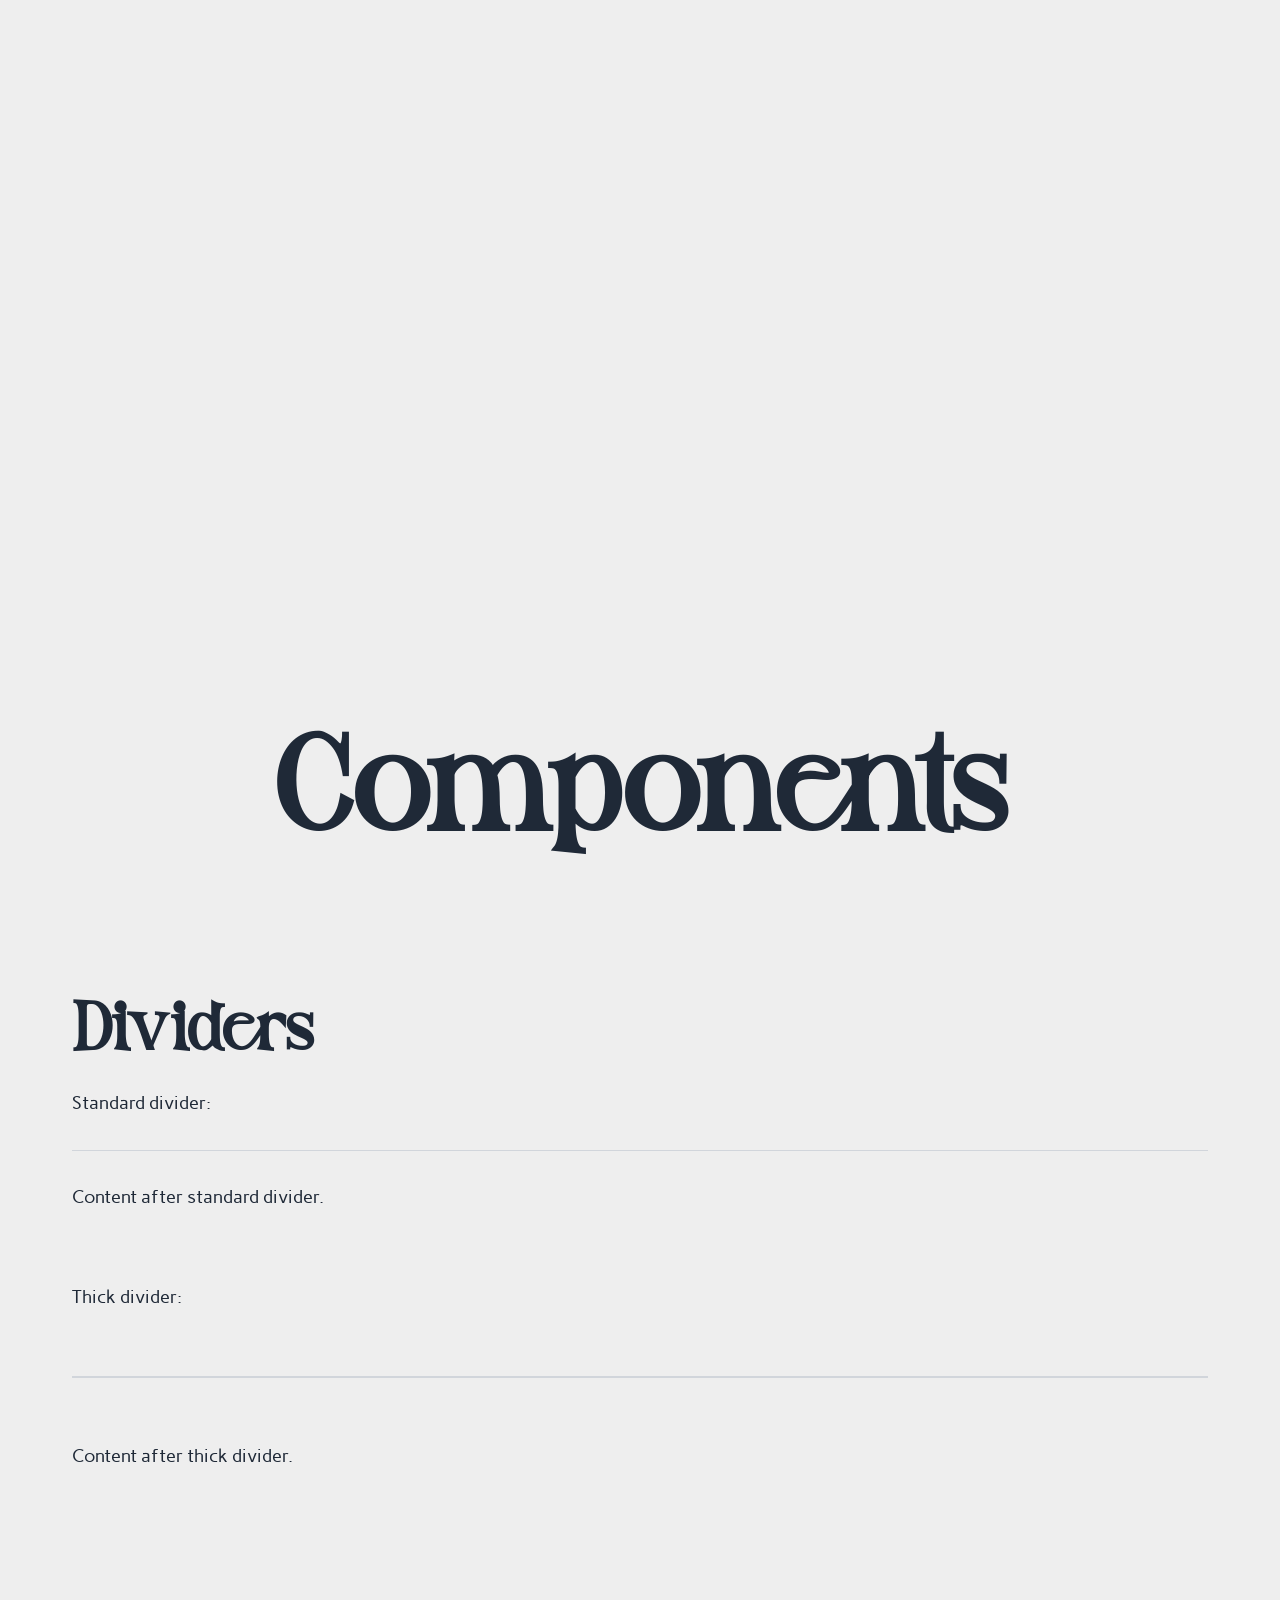
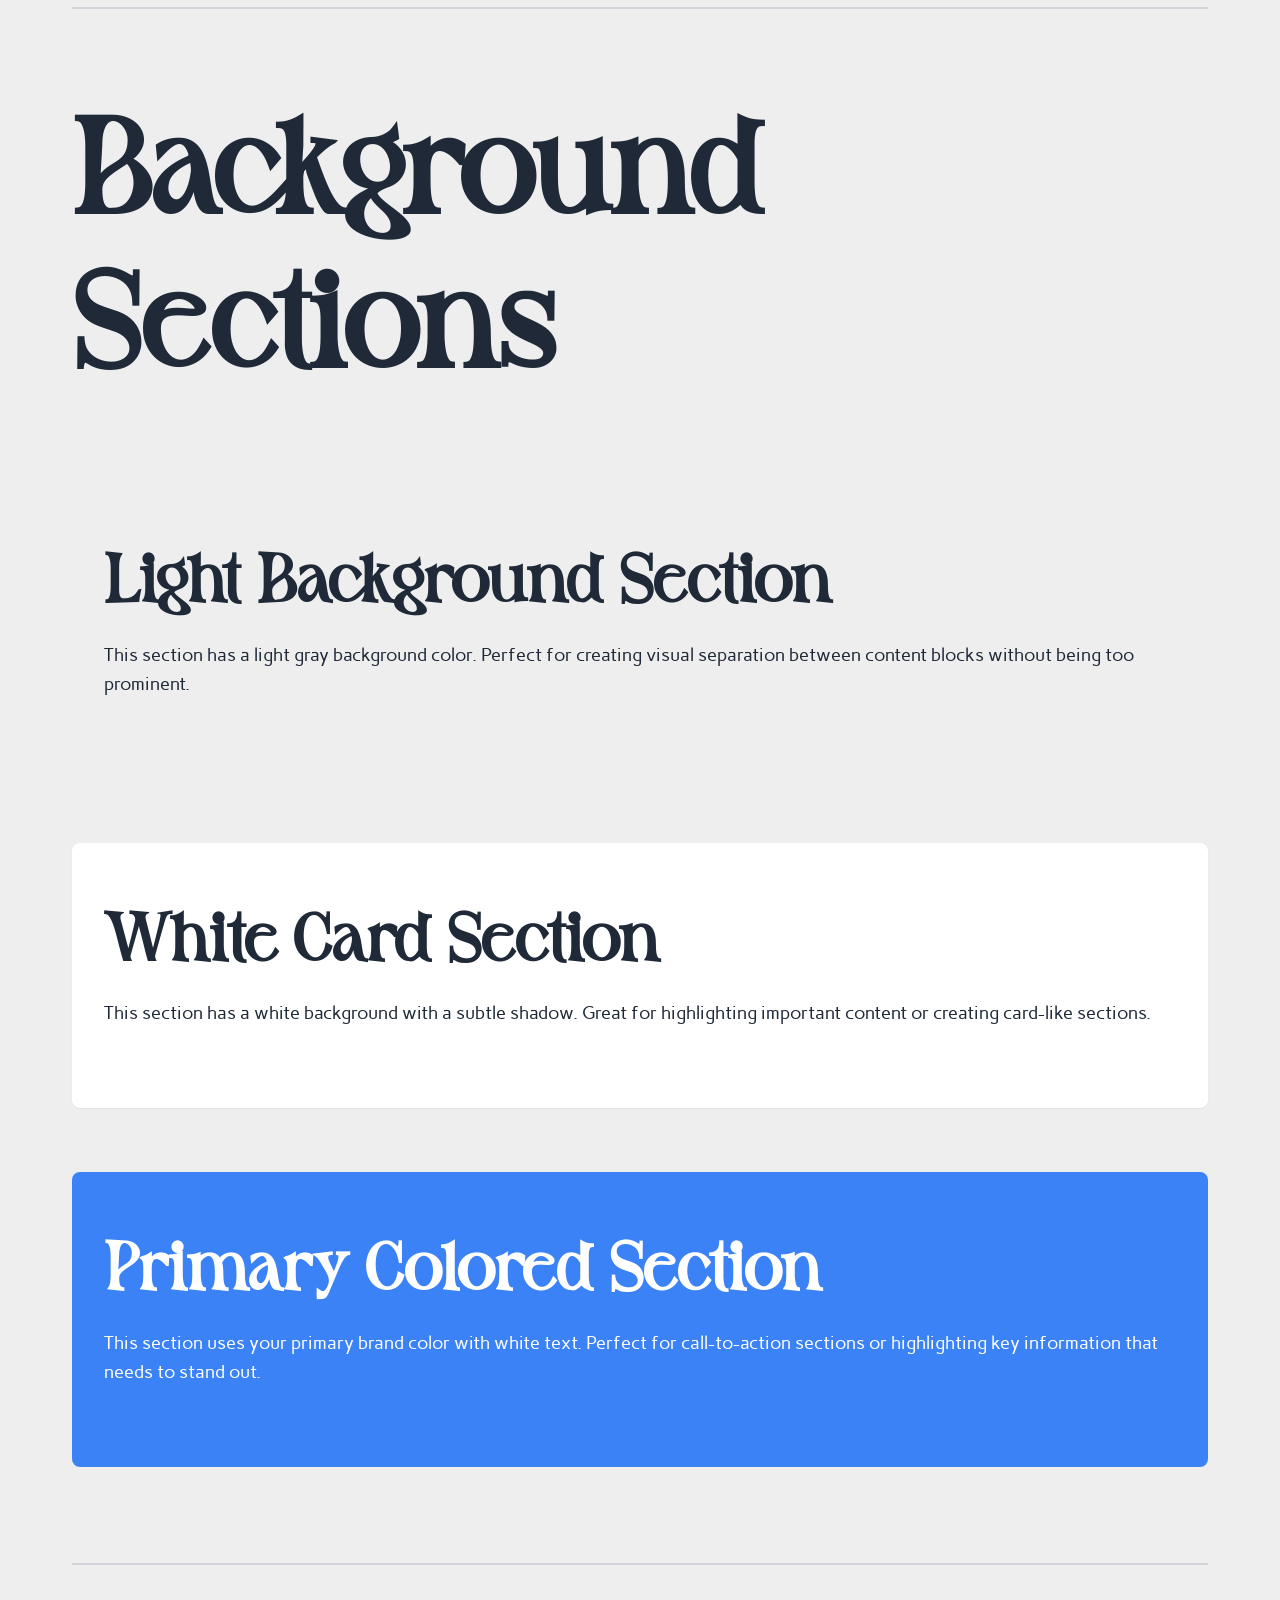
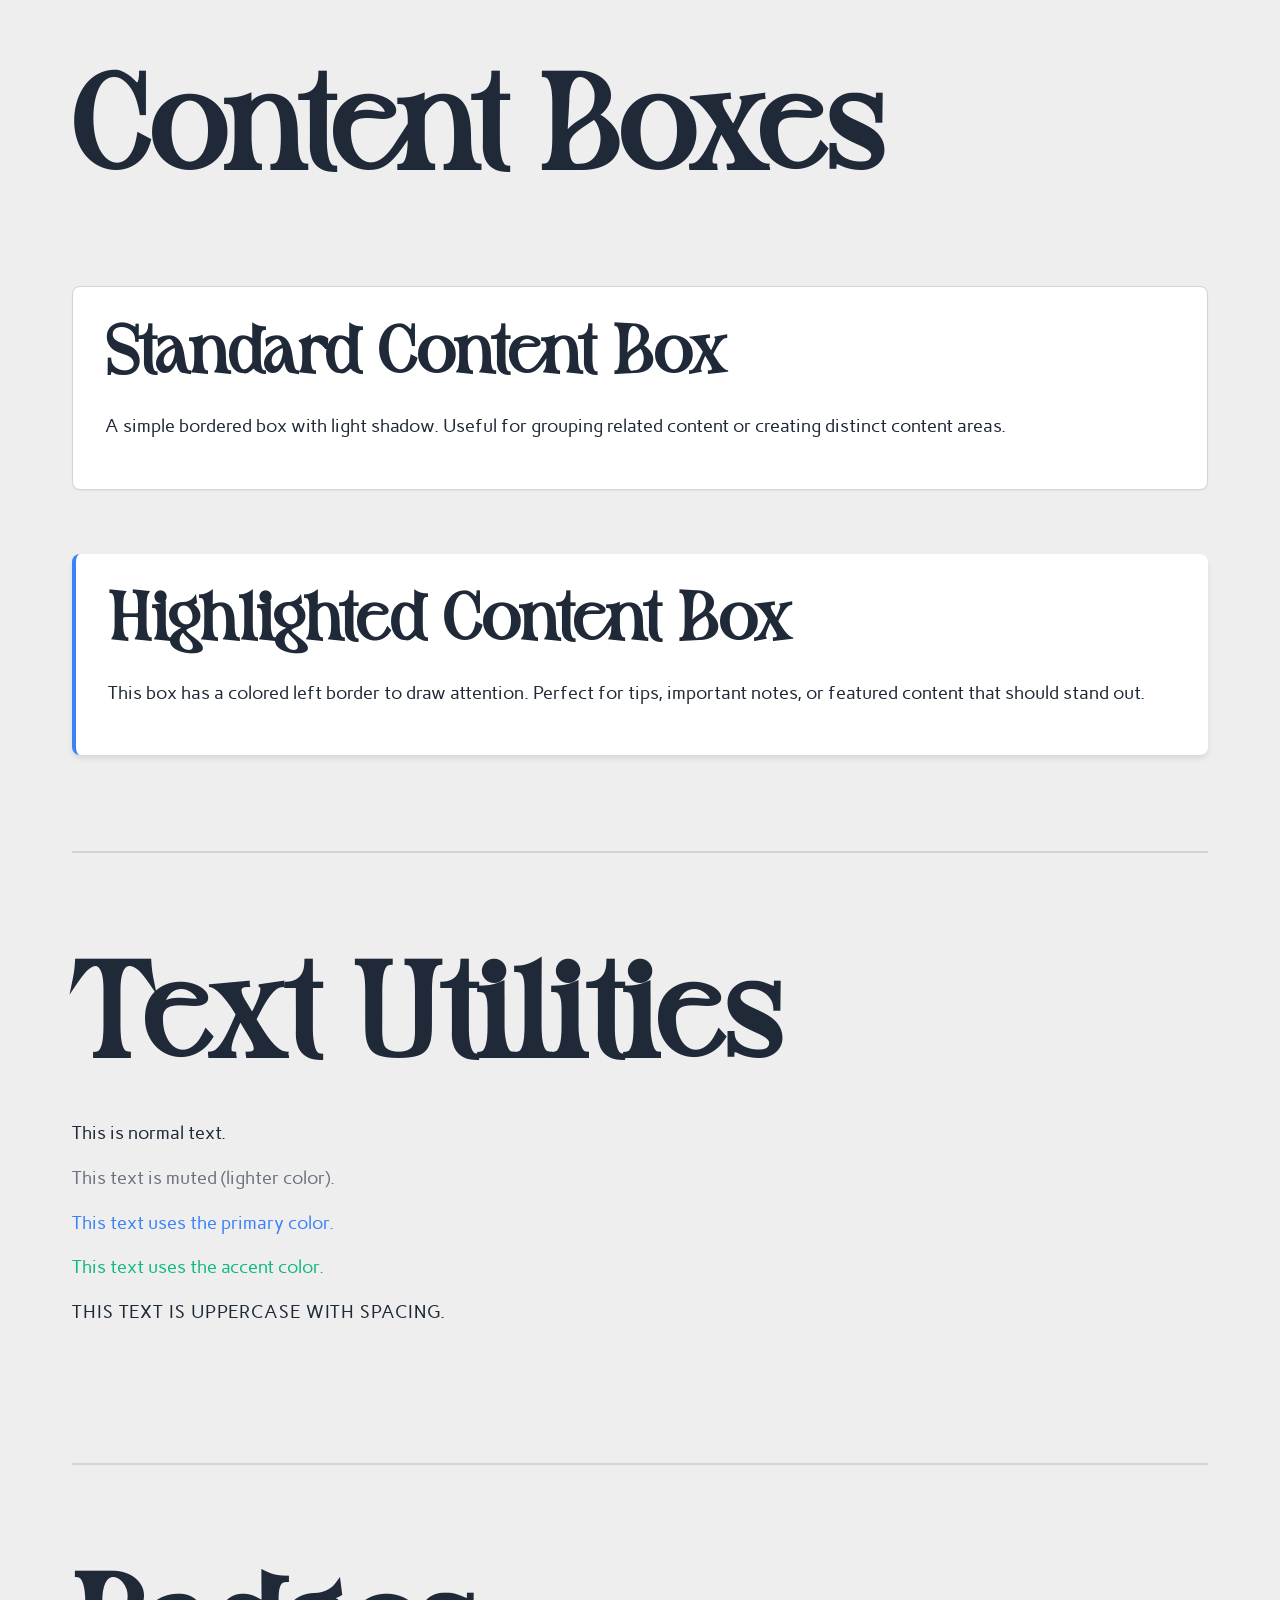
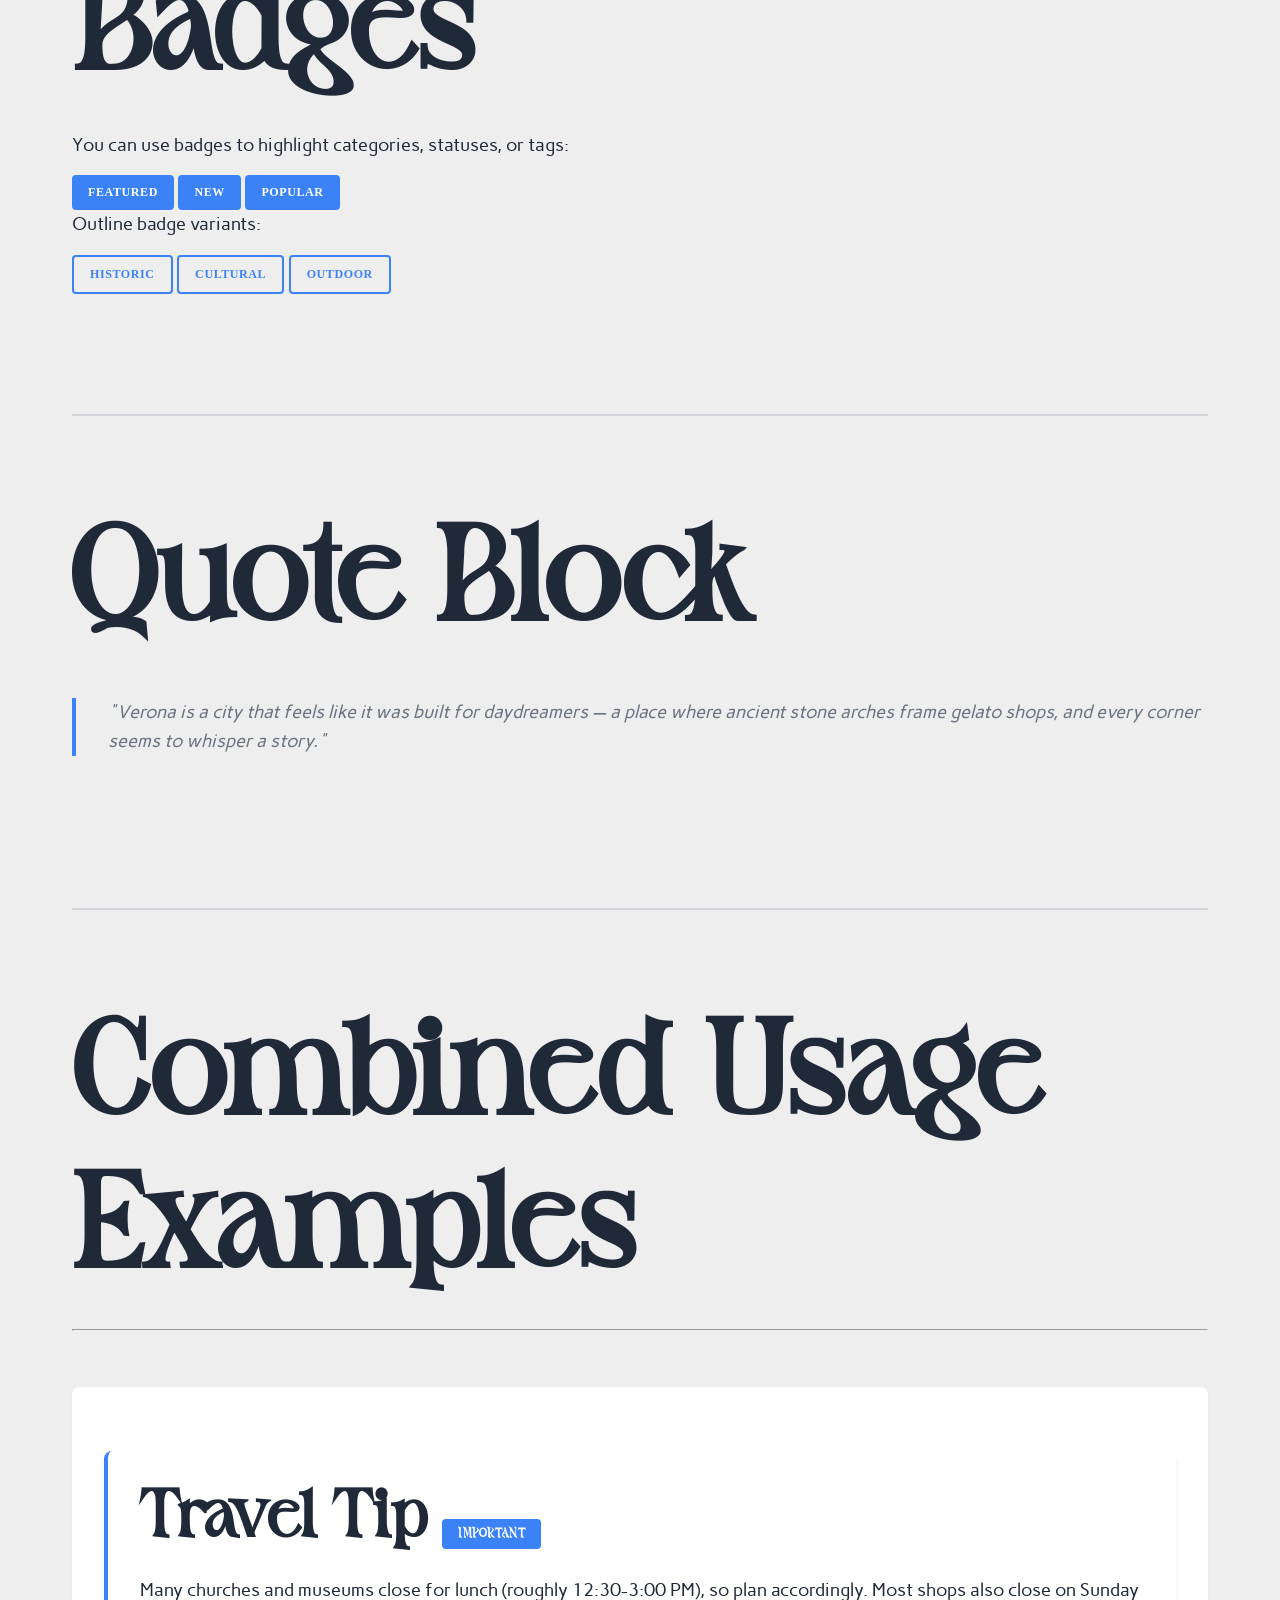
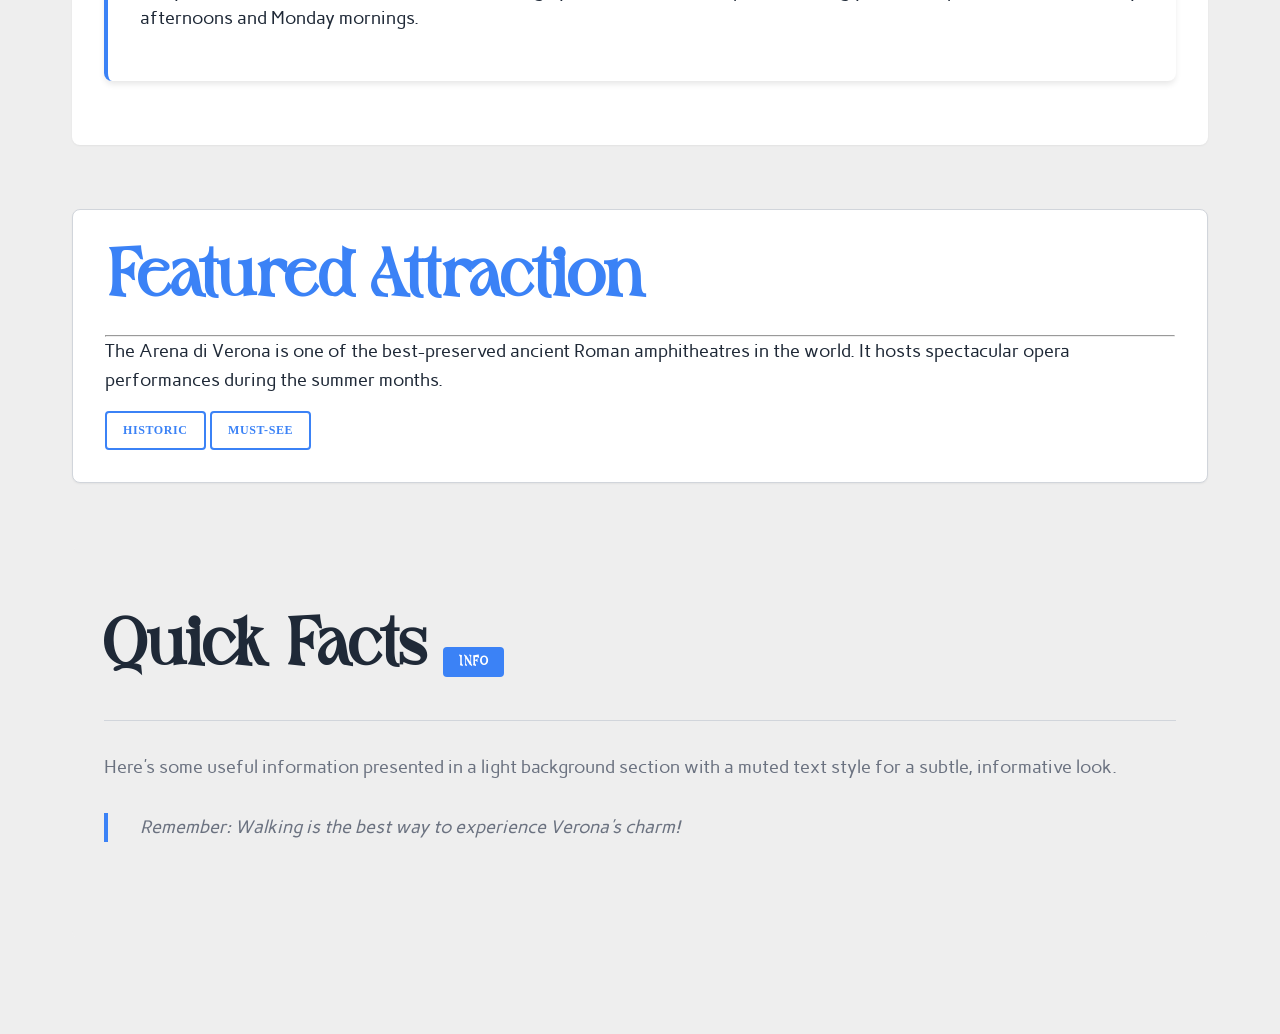
==== pages/all-components.html @ 884411f9 "Upgrade baby" ====
<!DOCTYPE html>
<html lang="en">
  <head>
    <meta charset="UTF-8" />
    <meta name="viewport" content="width=device-width, initial-scale=1.0" />
    <meta name="description" content="Component showcase for Nora in Verona" />
    <title>All Components - Nora in Verona</title>
    <link rel="stylesheet" href="../assets/css/styles.css" />
  </head>
  <body>
    <main class="container">
      <section class="hero">
        <h2>Components</h2>
      </section>

      <div class="page-single">
        <!-- ==================== DIVIDERS ==================== -->
        <div class="component">
          <h3>Dividers</h3>
          <p>Standard divider:</p>
          <hr class="divider" />
          <p>Content after standard divider.</p>
        </div>

        <div class="component">
          <p>Thick divider:</p>
          <hr class="divider-thick" />
          <p>Content after thick divider.</p>
        </div>

        <hr class="divider-thick" />

        <!-- ==================== BACKGROUND SECTIONS ==================== -->
        <div class="component">
          <h2>Background Sections</h2>
        </div>

        <div class="section-light">
          <h3>Light Background Section</h3>
          <p>
            This section has a light gray background color. Perfect for creating
            visual separation between content blocks without being too
            prominent.
          </p>
        </div>

        <div class="spacer-lg"></div>

        <div class="section-white">
          <h3>White Card Section</h3>
          <p>
            This section has a white background with a subtle shadow. Great for
            highlighting important content or creating card-like sections.
          </p>
        </div>

        <div class="spacer-lg"></div>

        <div class="section-primary">
          <h3>Primary Colored Section</h3>
          <p>
            This section uses your primary brand color with white text. Perfect
            for call-to-action sections or highlighting key information that
            needs to stand out.
          </p>
        </div>

        <hr class="divider-thick" />

        <!-- ==================== CONTENT BOXES ==================== -->
        <div class="component">
          <h2>Content Boxes</h2>
        </div>

        <div class="content-box">
          <h3>Standard Content Box</h3>
          <p>
            A simple bordered box with light shadow. Useful for grouping related
            content or creating distinct content areas.
          </p>
        </div>

        <div class="spacer-lg"></div>

        <div class="content-box-highlight">
          <h3>Highlighted Content Box</h3>
          <p>
            This box has a colored left border to draw attention. Perfect for
            tips, important notes, or featured content that should stand out.
          </p>
        </div>

        <hr class="divider-thick" />

        <!-- ==================== TEXT UTILITIES ==================== -->
        <div class="component">
          <h2>Text Utilities</h2>

          <p>This is normal text.</p>
          <p class="text-muted">This text is muted (lighter color).</p>
          <p class="text-primary">This text uses the primary color.</p>
          <p class="text-accent">This text uses the accent color.</p>
          <p class="text-uppercase">This text is uppercase with spacing.</p>
        </div>

        <hr class="divider-thick" />

        <!-- ==================== BADGES ==================== -->
        <div class="component">
          <h2>Badges</h2>
          <p>You can use badges to highlight categories, statuses, or tags:</p>

          <div class="spacer-sm"></div>

          <span class="badge">Featured</span>
          <span class="badge">New</span>
          <span class="badge">Popular</span>

          <div class="spacer-md"></div>

          <p>Outline badge variants:</p>

          <div class="spacer-sm"></div>

          <span class="badge-outline">Historic</span>
          <span class="badge-outline">Cultural</span>
          <span class="badge-outline">Outdoor</span>
        </div>

        <hr class="divider-thick" />

        <!-- ==================== QUOTE BLOCK ==================== -->
        <div class="component">
          <h2>Quote Block</h2>

          <div class="quote-block">
            <p>
              "Verona is a city that feels like it was built for daydreamers — a
              place where ancient stone arches frame gelato shops, and every
              corner seems to whisper a story."
            </p>
          </div>
        </div>

        <hr class="divider-thick" />

        <!-- ==================== COMBINED EXAMPLES ==================== -->
        <div class="component">
          <h2>Combined Usage Examples</h2>
          <hr class="divider-short" />
        </div>

        <div class="section-white">
          <div class="content-box-highlight">
            <h3>Travel Tip <span class="badge">Important</span></h3>
            <p>
              Many churches and museums close for lunch (roughly 12:30-3:00 PM),
              so plan accordingly. Most shops also close on Sunday afternoons
              and Monday mornings.
            </p>
          </div>
        </div>

        <div class="spacer-xl"></div>

        <div class="content-box">
          <h3 class="text-primary">Featured Attraction</h3>
          <hr class="divider-short" />
          <p>
            The Arena di Verona is one of the best-preserved ancient Roman
            amphitheatres in the world. It hosts spectacular opera performances
            during the summer months.
          </p>
          <div class="spacer-sm"></div>
          <span class="badge-outline">Historic</span>
          <span class="badge-outline">Must-See</span>
        </div>

        <div class="spacer-xl"></div>

        <div class="section-light">
          <h3>Quick Facts <span class="badge">Info</span></h3>
          <hr class="divider" />
          <p class="text-muted">
            Here's some useful information presented in a light background
            section with a muted text style for a subtle, informative look.
          </p>

          <div class="quote-block">
            <p>
              Remember: Walking is the best way to experience Verona's charm!
            </p>
          </div>
        </div>
      </div>
    </main>

    <script src="assets/js/script.js"></script>
  </body>
</html>
---- assets/css/styles.css ----
/* ===================================
   Custom Fonts
   =================================== */
@font-face {
  font-family: "Balgend";
  src: url("../fonts/balgend-regular.ttf") format("truetype");
  font-weight: 400;
  font-style: normal;
  font-display: swap;
}

@font-face {
  font-family: "Carme";
  src: url("../fonts/carme-regular.ttf") format("truetype");
  font-weight: 400;
  font-style: normal;
  font-display: swap;
}

/* ===================================
   CSS Custom Properties (Variables)
   =================================== */
:root {
  /* Colors */
  --color-primary: #3b82f6;
  --color-primary-dark: #2563eb;
  --color-accent: #10b981;

  --color-text: #1f2937;
  --color-text-light: #6b7280;
  --color-background: #eeeeee;
  --color-card-bg: #ffffff;
  --color-border: #d1d5db;

  /* Typography */
  --font-primary: "Balgend", -apple-system, BlinkMacSystemFont, "Segoe UI",
    Roboto, sans-serif;
  --font-secondary: "Carme", -apple-system, BlinkMacSystemFont, "Segoe UI",
    Roboto, sans-serif;
  --font-size-base: 1rem;
  --font-size-sm: 0.75rem;
  --font-size-lg: 2rem;
  --font-size-xl: 4rem;
  --font-size-2xl: 8rem;
  --font-size-3xl: 16rem;
  --font-size-4xl: 52rem;

  --font-weight-normal: 400;
  --font-weight-bold: 700;

  --line-height-base: 1.6;
  --line-height-heading: 1.2;

  /* Spacing */
  --spacing-xs: 0.5rem;
  --spacing-sm: 1rem;
  --spacing-md: 1.5rem;
  --spacing-lg: 2rem;
  --spacing-xl: 3rem;
  --spacing-2xl: 4rem;

  /* Layout */
  --container-max-width: 1920px;
  --border-radius: 0.5rem;

  /* Transitions */
  --transition-base: 0.3s ease;

  /* Shadows */
  --shadow-sm: 0 1px 2px 0 rgba(0, 0, 0, 0.05);
  --shadow-md: 0 4px 6px -1px rgba(0, 0, 0, 0.1);
  --shadow-lg: 0 10px 15px -3px rgba(0, 0, 0, 0.1);
}

/* ===================================
   CSS Reset & Base Styles
   =================================== */
*,
*::before,
*::after {
  box-sizing: border-box;
  margin: 0;
  padding: 0;
}

html {
  font-size: 16px;
  scroll-behavior: smooth;
}

body {
  font-size: var(--font-size-base);
  font-weight: var(--font-weight-normal);
  line-height: var(--line-height-base);
  color: var(--color-text);
  background-color: var(--color-background);
  -webkit-font-smoothing: antialiased;
  -moz-osx-font-smoothing: grayscale;
  min-height: 100vh;
}

img,
picture,
video,
canvas,
svg {
  display: block;
  max-width: 100%;
  height: auto;
}

a {
  color: inherit;
  text-decoration: none;
}

button {
  font: inherit;
  border: none;
  background: none;
  cursor: pointer;
}

ul,
ol {
  list-style: none;
}

/* ===================================
   Typography
   =================================== */
h1,
h2,
h3,
h4,
h5,
h6 {
  font-family: var(--font-primary);
  font-weight: var(--font-weight-bold);
  line-height: var(--line-height-heading);
  margin-bottom: var(--spacing-sm);
}

h1 {
  font-size: clamp(var(--font-size-xl), 25vw, var(--font-size-4xl));
}
h2 {
  font-size: clamp(var(--font-size-2xl), 4vw, var(--font-size-3xl));
}
h3 {
  font-size: var(--font-size-xl);
}

p {
  margin-bottom: var(--spacing-sm);
  font-family: var(--font-secondary);
}

/* ===================================
   Layout
   =================================== */
.container {
  width: 100%;
  max-width: var(--container-max-width);
  margin-inline: auto;
  padding-inline: var(--spacing-sm);
}

/* ===================================
   Hero Section
   =================================== */
.hero {
  min-height: 100vh;
  display: flex;
  flex-direction: column;
  justify-content: flex-end;
  align-items: center;
  text-align: center;
  padding-block: var(--spacing-xs);
}

/* ===================================
   Hero Content Section
   =================================== */
.hero-content {
  padding-block: var(--spacing-2xl);
  background-color: var(--color-background);
}

.cards-container {
  display: grid;
  grid-template-columns: 1fr;
  gap: var(--spacing-lg);
  max-width: 1200px;
  margin-inline: auto;
}

.card {
  display: flex;
  flex-direction: column;
  background-color: var(--color-card-bg);
  border-radius: var(--border-radius);
  overflow: hidden;
  box-shadow: var(--shadow-md);
  transition: transform var(--transition-base),
    box-shadow var(--transition-base);
  text-decoration: none;
  color: var(--color-text);
  padding: var(--spacing-lg);
}

.card:hover {
  transform: translateY(-4px);
  box-shadow: var(--shadow-lg);
}

.card-subtitle {
  font-family: var(--font-primary);
  font-size: var(--font-size-lg);
  font-weight: var(--font-weight-bold);
  color: var(--color-primary);
  margin-bottom: var(--spacing-sm);
  text-align: center;
}

.card-description {
  font-family: var(--font-secondary);
  font-size: var(--font-size-base);
  color: var(--color-text-light);
  line-height: var(--line-height-base);
  margin-bottom: var(--spacing-md);
  text-align: center;
  flex-grow: 1;
}

.card-image {
  width: 100%;
  height: 250px;
  object-fit: cover;
  border-radius: var(--border-radius);
}

/* ===================================
   Content Pages Layout (What to do?/see?)
   =================================== */
.page-header {
  padding-top: var(--spacing-xl);
  padding-bottom: var(--spacing-sm);
  padding-inline: var(--spacing-lg);
}

.content-section {
  display: grid;
  grid-template-columns: 1fr;
  gap: var(--spacing-xl);
  padding-inline: var(--spacing-lg);
  padding-block-end: var(--spacing-2xl);
}

/* Left Side - Description & Image */
.content-left {
  display: flex;
  flex-direction: column;
  gap: var(--spacing-lg);
}

.description-block {
  background-color: var(--color-card-bg);
  padding: var(--spacing-lg);
  border-radius: var(--border-radius);
  box-shadow: var(--shadow-sm);
}

.description-text {
  font-family: var(--font-secondary);
  font-size: var(--font-size-base);
  line-height: var(--line-height-base);
  color: var(--color-text);
  margin: 0;
}

.content-image {
  width: 100%;
  overflow: hidden;
  border-radius: var(--border-radius);
  box-shadow: var(--shadow-md);
}

.content-image img {
  width: 100%;
  height: auto;
  display: block;
  object-fit: cover;
}

/* Right Side - Lists */
.content-right {
  display: flex;
  flex-direction: column;
  gap: var(--spacing-sm);
}

.list-group {
  background-color: var(--color-card-bg);
  padding: var(--spacing-md);
  border-radius: var(--border-radius);
  box-shadow: var(--shadow-sm);
}

.list-title {
  font-family: var(--font-primary);
  font-size: var(--font-size-lg);
  font-weight: var(--font-weight-bold);
  color: var(--color-text);
  margin-bottom: var(--spacing-sm);
  letter-spacing: 0.05em;
}

.content-list {
  list-style: none;
  padding: 0;
  margin: 0;
  display: flex;
  flex-direction: column;
  gap: var(--spacing-xs);
}

.content-list li {
  padding: var(--spacing-xs) 0;
}

.list-link {
  font-family: var(--font-secondary);
  font-size: var(--font-size-base);
  color: var(--color-text-light);
  text-decoration: none;
  transition: color var(--transition-base), padding-left var(--transition-base);
  display: inline-block;
}

.list-link:hover {
  color: var(--color-primary);
  padding-left: var(--spacing-xs);
}

/* ===================================
   Info Content Section (What to Know)
   =================================== */
.info-content {
  padding: var(--spacing-2xl) var(--spacing-lg);
  max-width: 1200px;
  margin-inline: auto;
}

.info-block {
  display: grid;
  grid-template-columns: 1fr;
  gap: var(--spacing-xl);
  margin-bottom: var(--spacing-2xl);
  padding-bottom: var(--spacing-2xl);
  border-bottom: 1px solid var(--color-border);
}

.info-block:last-child {
  border-bottom: none;
  margin-bottom: 0;
  padding-bottom: 0;
}

.info-text {
  display: flex;
  flex-direction: column;
  gap: var(--spacing-md);
}

.info-text h3 {
  font-family: var(--font-primary);
  font-size: var(--font-size-lg);
  font-weight: var(--font-weight-bold);
  color: var(--color-text);
  margin: 0;
}

.info-text p {
  font-family: var(--font-secondary);
  font-size: var(--font-size-base);
  line-height: var(--line-height-base);
  color: var(--color-text);
  margin: 0;
}

.info-images {
  display: grid;
  grid-template-columns: 1fr;
  gap: var(--spacing-md);
}

.info-image {
  width: 100%;
  height: auto;
  border-radius: var(--border-radius);
  box-shadow: var(--shadow-md);
  object-fit: cover;
}

/* ===================================
   IMAGE GALLERY COMPONENTS
   =================================== */

/* Base Gallery Styles */
.gallery {
  display: flex;
  flex-direction: column;
  gap: var(--spacing-xs);
  width: 100%;
}

.gallery-image {
  width: 100%;
  object-fit: cover;
  border-radius: var(--border-radius);
  box-shadow: var(--shadow-md);
  display: block;
  transition: transform var(--transition-base),
    box-shadow var(--transition-base);
}

.gallery-image:hover {
  transform: translateY(-4px);
  box-shadow: var(--shadow-lg);
}

/* Variation 1: Horizontal + 3 Vertical (Current) */
.gallery-h-3v .gallery-row-main {
  width: 100%;
}

.gallery-h-3v .gallery-row-main .gallery-image {
  height: 300px;
}

.gallery-h-3v .gallery-row-grid {
  display: grid;
  grid-template-columns: repeat(3, 1fr);
  gap: var(--spacing-xs);
}

.gallery-h-3v .gallery-row-grid .gallery-image {
  height: 250px;
}

/* Variation 2: 2 Vertical + Horizontal */
.gallery-2v-h .gallery-row-grid {
  display: grid;
  grid-template-columns: repeat(2, 1fr);
  gap: var(--spacing-xs);
}

.gallery-2v-h .gallery-row-grid .gallery-image {
  height: 300px;
}

.gallery-2v-h .gallery-row-main {
  width: 100%;
}

.gallery-2v-h .gallery-row-main .gallery-image {
  height: 250px;
}

/* Variation 3: 3 Vertical Only */
.gallery-3v {
  flex-direction: row;
  gap: var(--spacing-xs);
}

.gallery-3v .gallery-image {
  width: 100%;
  height: 350px;
}

/* Variation 4: Single Horizontal */
.gallery-single .gallery-image {
  width: 100%;
  height: 400px;
}

/* Variation 5: 2 Horizontal Images */
.gallery-2h .gallery-row-grid {
  display: grid;
  grid-template-columns: 1fr;
  gap: var(--spacing-xs);
}

.gallery-2h .gallery-row-grid .gallery-image {
  width: 100%;
  height: 300px;
}

/* Variation 6: Vertical Left + 2 Horizontal Right */
.gallery-v-2h {
  display: grid;
  grid-template-columns: 1fr 2fr;
  gap: var(--spacing-xs);
}

.gallery-v-2h .gallery-col-vertical {
  display: flex;
  flex-direction: column;
}

.gallery-v-2h .gallery-col-vertical .gallery-image {
  width: 100%;
  height: 100%;
  min-height: 400px;
  max-height: 500px;
  object-fit: cover;
}

.gallery-v-2h .gallery-col-horizontal {
  display: flex;
  flex-direction: column;
  gap: var(--spacing-xs);
}

.gallery-v-2h .gallery-col-horizontal .gallery-image {
  width: 100%;
  height: calc(50% - var(--spacing-xs) / 2);
  min-height: 195px;
  max-height: 248px;
  object-fit: cover;
}

/* Variation 7: 2 Horizontal Left + Vertical Right */
.gallery-2h-v {
  display: grid;
  grid-template-columns: 2fr 1fr;
  gap: var(--spacing-xs);
}

.gallery-2h-v .gallery-col-horizontal {
  display: flex;
  flex-direction: column;
  gap: var(--spacing-xs);
}

.gallery-2h-v .gallery-col-horizontal .gallery-image {
  width: 100%;
  height: calc(50% - var(--spacing-xs) / 2);
  min-height: 195px;
  max-height: 248px;
  object-fit: cover;
}

.gallery-2h-v .gallery-col-vertical {
  display: flex;
  flex-direction: column;
}

.gallery-2h-v .gallery-col-vertical .gallery-image {
  width: 100%;
  height: 100%;
  min-height: 400px;
  max-height: 500px;
  object-fit: cover;
}

/* ===================================
   TEXT BLOCK COMPONENTS
   =================================== */

/* Base Text Block */
.text-block {
  display: flex;
  flex-direction: column;
  gap: var(--spacing-sm);
}

.text-block p {
  font-family: var(--font-secondary);
  font-size: var(--font-size-base);
  line-height: var(--line-height-base);
  color: var(--color-text);
  margin: 0;
}

/* Text Block with Title */
.text-block-title {
  display: flex;
  flex-direction: column;
  gap: var(--spacing-sm);
}

.text-block-title h2 {
  font-family: var(--font-primary);
  font-size: var(--font-size-xl);
  font-weight: var(--font-weight-bold);
  color: var(--color-text);
  margin: 0;
  margin-bottom: var(--spacing-xs);
}

.text-block-title p {
  font-family: var(--font-secondary);
  font-size: var(--font-size-base);
  line-height: var(--line-height-base);
  color: var(--color-text);
  margin: 0;
}

/* Text Block with Subtitle */
.text-block-subtitle {
  display: flex;
  flex-direction: column;
  gap: var(--spacing-sm);
}

.text-block-subtitle h3 {
  font-family: var(--font-primary);
  font-size: var(--font-size-lg);
  font-weight: var(--font-weight-bold);
  color: var(--color-text);
  margin: 0;
  margin-bottom: var(--spacing-xs);
}

.text-block-subtitle p {
  font-family: var(--font-secondary);
  font-size: var(--font-size-base);
  line-height: var(--line-height-base);
  color: var(--color-text);
  margin: 0;
}

/* Text Block with Title and Subtitle */
.text-block-full {
  display: flex;
  flex-direction: column;
  gap: var(--spacing-sm);
}

.text-block-full h2 {
  font-family: var(--font-primary);
  font-size: var(--font-size-xl);
  font-weight: var(--font-weight-bold);
  color: var(--color-text);
  margin: 0;
}

.text-block-full h3 {
  font-family: var(--font-primary);
  font-size: var(--font-size-lg);
  font-weight: var(--font-weight-bold);
  color: var(--color-primary);
  margin: 0;
  margin-bottom: var(--spacing-xs);
}

.text-block-full p {
  font-family: var(--font-secondary);
  font-size: var(--font-size-base);
  line-height: var(--line-height-base);
  color: var(--color-text);
  margin: 0;
}

/* ===================================
   PAGE LAYOUT COMPONENTS
   =================================== */

/* Split Layout (Left/Right) */
.page-split {
  display: grid;
  grid-template-columns: 1fr;
  gap: var(--spacing-xl);
  padding: var(--spacing-2xl) var(--spacing-lg);
  max-width: 1400px;
  margin-inline: auto;
}

.page-split-left,
.page-split-right {
  display: flex;
  flex-direction: column;
  gap: var(--spacing-lg);
}

/* Single Column Layout (Full Width) */
.page-single {
  display: flex;
  flex-direction: column;
  gap: var(--spacing-lg);
  padding: var(--spacing-2xl) var(--spacing-lg);
  max-width: 1200px;
  margin-inline: auto;
}

/* Component Wrapper for consistent spacing */
.component {
  margin-bottom: var(--spacing-md);
}

.component:last-child {
  margin-bottom: 0;
}

/* ===================================
   Utility Classes
   =================================== */
.text-center {
  text-align: center;
}

.text-light {
  color: var(--color-text-light);
}

/* Dividers */
.divider {
  width: 100%;
  height: 1px;
  background-color: var(--color-border);
  margin-block: var(--spacing-lg);
  border: none;
}

.divider-thick {
  width: 100%;
  height: 2px;
  background-color: var(--color-border);
  margin-block: var(--spacing-xl);
  border: none;
}

/* Badges */
.badge {
  display: inline-block;
  padding: var(--spacing-xs) var(--spacing-sm);
  background-color: var(--color-primary);
  color: white;
  font-size: var(--font-size-sm);
  font-weight: var(--font-weight-bold);
  border-radius: calc(var(--border-radius) / 2);
  text-transform: uppercase;
  letter-spacing: 0.05em;
}

.badge-outline {
  display: inline-block;
  padding: var(--spacing-xs) var(--spacing-sm);
  background-color: transparent;
  color: var(--color-primary);
  font-size: var(--font-size-sm);
  font-weight: var(--font-weight-bold);
  border: 2px solid var(--color-primary);
  border-radius: calc(var(--border-radius) / 2);
  text-transform: uppercase;
  letter-spacing: 0.05em;
}

/* Quote Block */
.quote-block {
  border-left: 4px solid var(--color-primary);
  padding-left: var(--spacing-lg);
  margin-block: var(--spacing-lg);
  font-style: italic;
  color: var(--color-text-light);
}

.quote-block p {
  margin: 0;
}

/* Background Sections */
.section-light {
  background-color: var(--color-background);
  padding: var(--spacing-xl) var(--spacing-lg);
  border-radius: var(--border-radius);
}

.section-white {
  background-color: var(--color-card-bg);
  padding: var(--spacing-xl) var(--spacing-lg);
  border-radius: var(--border-radius);
  box-shadow: var(--shadow-sm);
}

.section-primary {
  background-color: var(--color-primary);
  color: white;
  padding: var(--spacing-xl) var(--spacing-lg);
  border-radius: var(--border-radius);
}

.section-primary h2,
.section-primary h3,
.section-primary p {
  color: white;
}

/* Containers */
.content-box {
  background-color: var(--color-card-bg);
  padding: var(--spacing-lg);
  border-radius: var(--border-radius);
  box-shadow: var(--shadow-sm);
  border: 1px solid var(--color-border);
}

.content-box-highlight {
  background-color: var(--color-card-bg);
  padding: var(--spacing-lg);
  border-radius: var(--border-radius);
  box-shadow: var(--shadow-md);
  border-left: 4px solid var(--color-primary);
}

/* Text Utilities */
.text-muted {
  color: var(--color-text-light);
}

.text-primary {
  color: var(--color-primary);
}

.text-accent {
  color: var(--color-accent);
}

.text-uppercase {
  text-transform: uppercase;
  letter-spacing: 0.05em;
}

/* ===================================
   Responsive Breakpoints
   =================================== */

/* Small phones (375px and up) */
@media (min-width: 23.4375em) {
  /* Layout */
  .container {
    padding-inline: var(--spacing-md);
  }
}

/* Tablets (768px and up) */
@media (min-width: 48em) {
  /* CSS Variables */
  :root {
    --spacing-xl: 4rem;
    --spacing-2xl: 6rem;
  }

  /* Hero Content Section */
  .cards-container {
    grid-template-columns: repeat(3, 1fr);
    gap: var(--spacing-xl);
  }

  .card-image {
    height: 300px;
  }

  /* Info Content Section (What to Know) */
  .info-images {
    grid-template-columns: repeat(auto-fit, minmax(250px, 1fr));
  }

  .info-block {
    grid-template-columns: 1fr 1fr;
    gap: var(--spacing-2xl);
  }

  /* Image Gallery Components */

  /* Gallery: Horizontal + 3 Vertical */
  .gallery-h-3v .gallery-row-main .gallery-image {
    height: 350px;
  }

  .gallery-h-3v .gallery-row-grid .gallery-image {
    height: 280px;
  }

  /* Gallery: 2 Vertical + Horizontal */
  .gallery-2v-h .gallery-row-grid .gallery-image {
    height: 350px;
  }

  .gallery-2v-h .gallery-row-main .gallery-image {
    height: 280px;
  }

  /* Gallery: 3 Vertical Images */
  .gallery-3v .gallery-image {
    height: 400px;
  }

  /* Gallery: 2 Horizontal Images */
  .gallery-2h .gallery-row-grid .gallery-image {
    height: 350px;
  }

  /* Gallery: Vertical Left + 2 Horizontal Right */
  .gallery-v-2h .gallery-col-vertical .gallery-image {
    min-height: 450px;
    max-height: 550px;
  }

  .gallery-v-2h .gallery-col-horizontal .gallery-image {
    min-height: 220px;
    max-height: 270px;
  }

  /* Gallery: 2 Horizontal Left + Vertical Right */
  .gallery-2h-v .gallery-col-horizontal .gallery-image {
    min-height: 220px;
    max-height: 270px;
  }

  .gallery-2h-v .gallery-col-vertical .gallery-image {
    min-height: 450px;
    max-height: 550px;
  }

  /* Gallery: Single Horizontal */
  .gallery-single .gallery-image {
    height: 450px;
  }

  /* Page Split Layout */
  .page-split {
    grid-template-columns: 1fr 1fr;
    gap: var(--spacing-2xl);
  }
}

/* Laptops (1024px and up) */
@media (min-width: 64em) {
  /* Layout */
  .container {
    padding-inline: var(--spacing-lg);
  }

  /* Hero Content Section */
  .card-image {
    height: 350px;
  }

  /* Content Pages Layout (What to do?/see?) */
  .content-section {
    grid-template-columns: 1fr 1fr;
    gap: var(--spacing-2xl);
  }

  .page-header h2 {
    font-size: 3rem;
  }

  .content-image img {
    min-height: 400px;
  }

  /* Info Content Section (What to Know) */
  .info-content {
    padding: var(--spacing-2xl);
  }

  .info-block {
    gap: 3rem;
  }

  /* Image Gallery Components */

  /* Gallery: Horizontal + 3 Vertical */
  .gallery-h-3v .gallery-row-main .gallery-image {
    height: 400px;
  }

  .gallery-h-3v .gallery-row-grid .gallery-image {
    height: 320px;
  }

  /* Gallery: 2 Vertical + Horizontal */
  .gallery-2v-h .gallery-row-grid .gallery-image {
    height: 400px;
  }

  .gallery-2v-h .gallery-row-main .gallery-image {
    height: 320px;
  }

  /* Gallery: 3 Vertical Images */
  .gallery-3v .gallery-image {
    height: 450px;
  }

  /* Gallery: 2 Horizontal */
  .gallery-2h .gallery-row-grid .gallery-image {
    height: 400px;
  }

  /* Gallery: Vertical Left + 2 Horizontal Right */
  .gallery-v-2h .gallery-col-vertical .gallery-image {
    min-height: 500px;
    max-height: 600px;
  }

  .gallery-v-2h .gallery-col-horizontal .gallery-image {
    min-height: 245px;
    max-height: 295px;
  }

  /* Gallery: 2 Horizontal Left + Vertical Right */
  .gallery-2h-v .gallery-col-horizontal .gallery-image {
    min-height: 245px;
    max-height: 295px;
  }

  .gallery-2h-v .gallery-col-vertical .gallery-image {
    min-height: 500px;
    max-height: 600px;
  }

  /* Gallery: Single Horizontal */
  .gallery-single .gallery-image {
    height: 500px;
  }
}

/* Desktops (1280px and up) */
@media (min-width: 80em) {
  /* CSS Variables */
  :root {
    --font-size-base: 1.125rem;
  }

  /* Content Pages Layout (What to do?/see?) */
  .content-section {
    max-width: 1400px;
    margin-inline: auto;
  }

  /* Image Gallery Components */

  /* Gallery: Horizontal + 3 Vertical */
  .gallery-h-3v .gallery-row-main .gallery-image {
    height: 450px;
  }

  .gallery-h-3v .gallery-row-grid .gallery-image {
    height: 350px;
  }

  /* Gallery: 2 Vertical + Horizontal */
  .gallery-2v-h .gallery-row-grid .gallery-image {
    height: 450px;
  }

  .gallery-2v-h .gallery-row-main .gallery-image {
    height: 350px;
  }

  /* Gallery: 3 Vertical Images */
  .gallery-3v .gallery-image {
    height: 500px;
  }

  /* Gallery: 2 Horizontal */
  .gallery-2h .gallery-row-grid .gallery-image {
    height: 450px;
  }

  /* Gallery: Vertical Left + 2 Horizontal Right */
  .gallery-v-2h .gallery-col-vertical .gallery-image {
    min-height: 550px;
    max-height: 650px;
  }

  .gallery-v-2h .gallery-col-horizontal .gallery-image {
    min-height: 270px;
    max-height: 320px;
  }

  /* Gallery: 2 Horizontal Left + Vertical Right */
  .gallery-2h-v .gallery-col-horizontal .gallery-image {
    min-height: 270px;
    max-height: 320px;
  }

  .gallery-2h-v .gallery-col-vertical .gallery-image {
    min-height: 550px;
    max-height: 650px;
  }

  /* Gallery: Single Horizontal */
  .gallery-single .gallery-image {
    height: 550px;
  }
}

/* Large desktops (1536px and up) */
@media (min-width: 96em) {
  /* Layout */
  .container {
    padding-inline: var(--spacing-xl);
  }
}
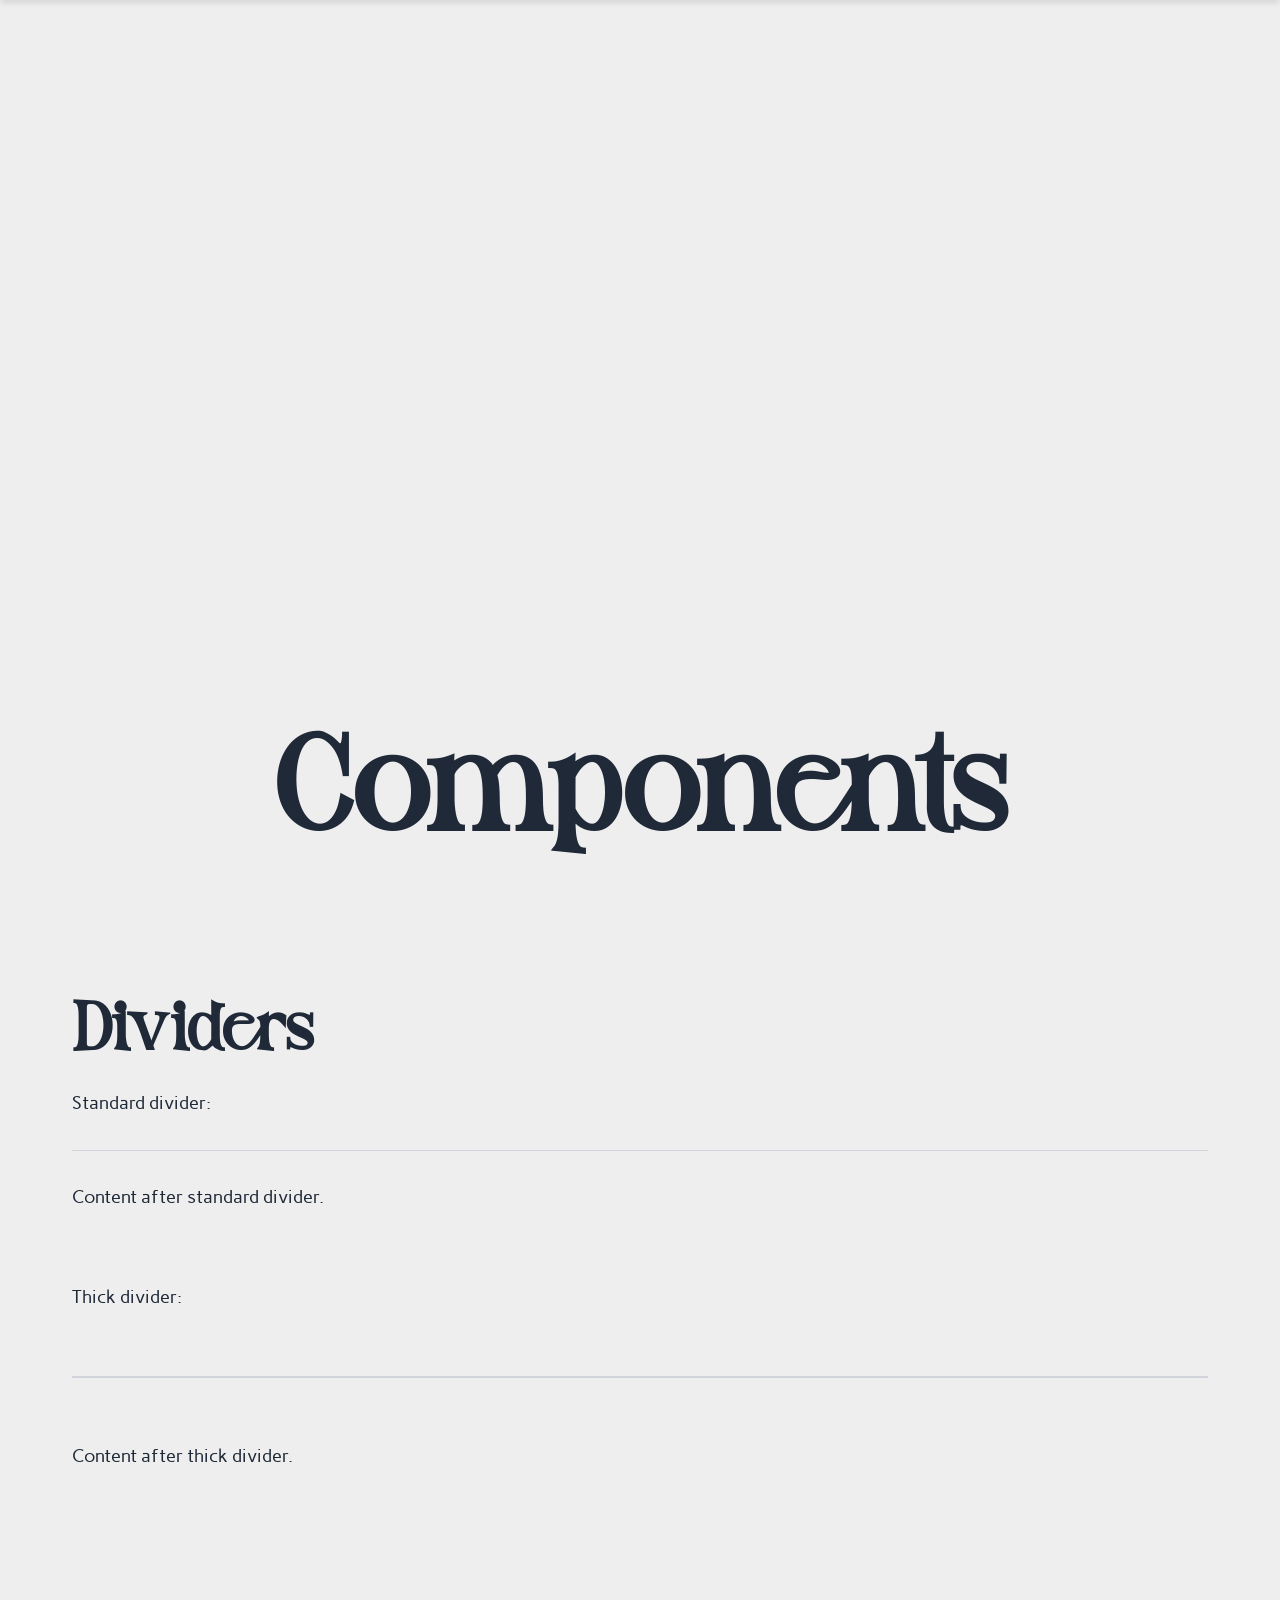
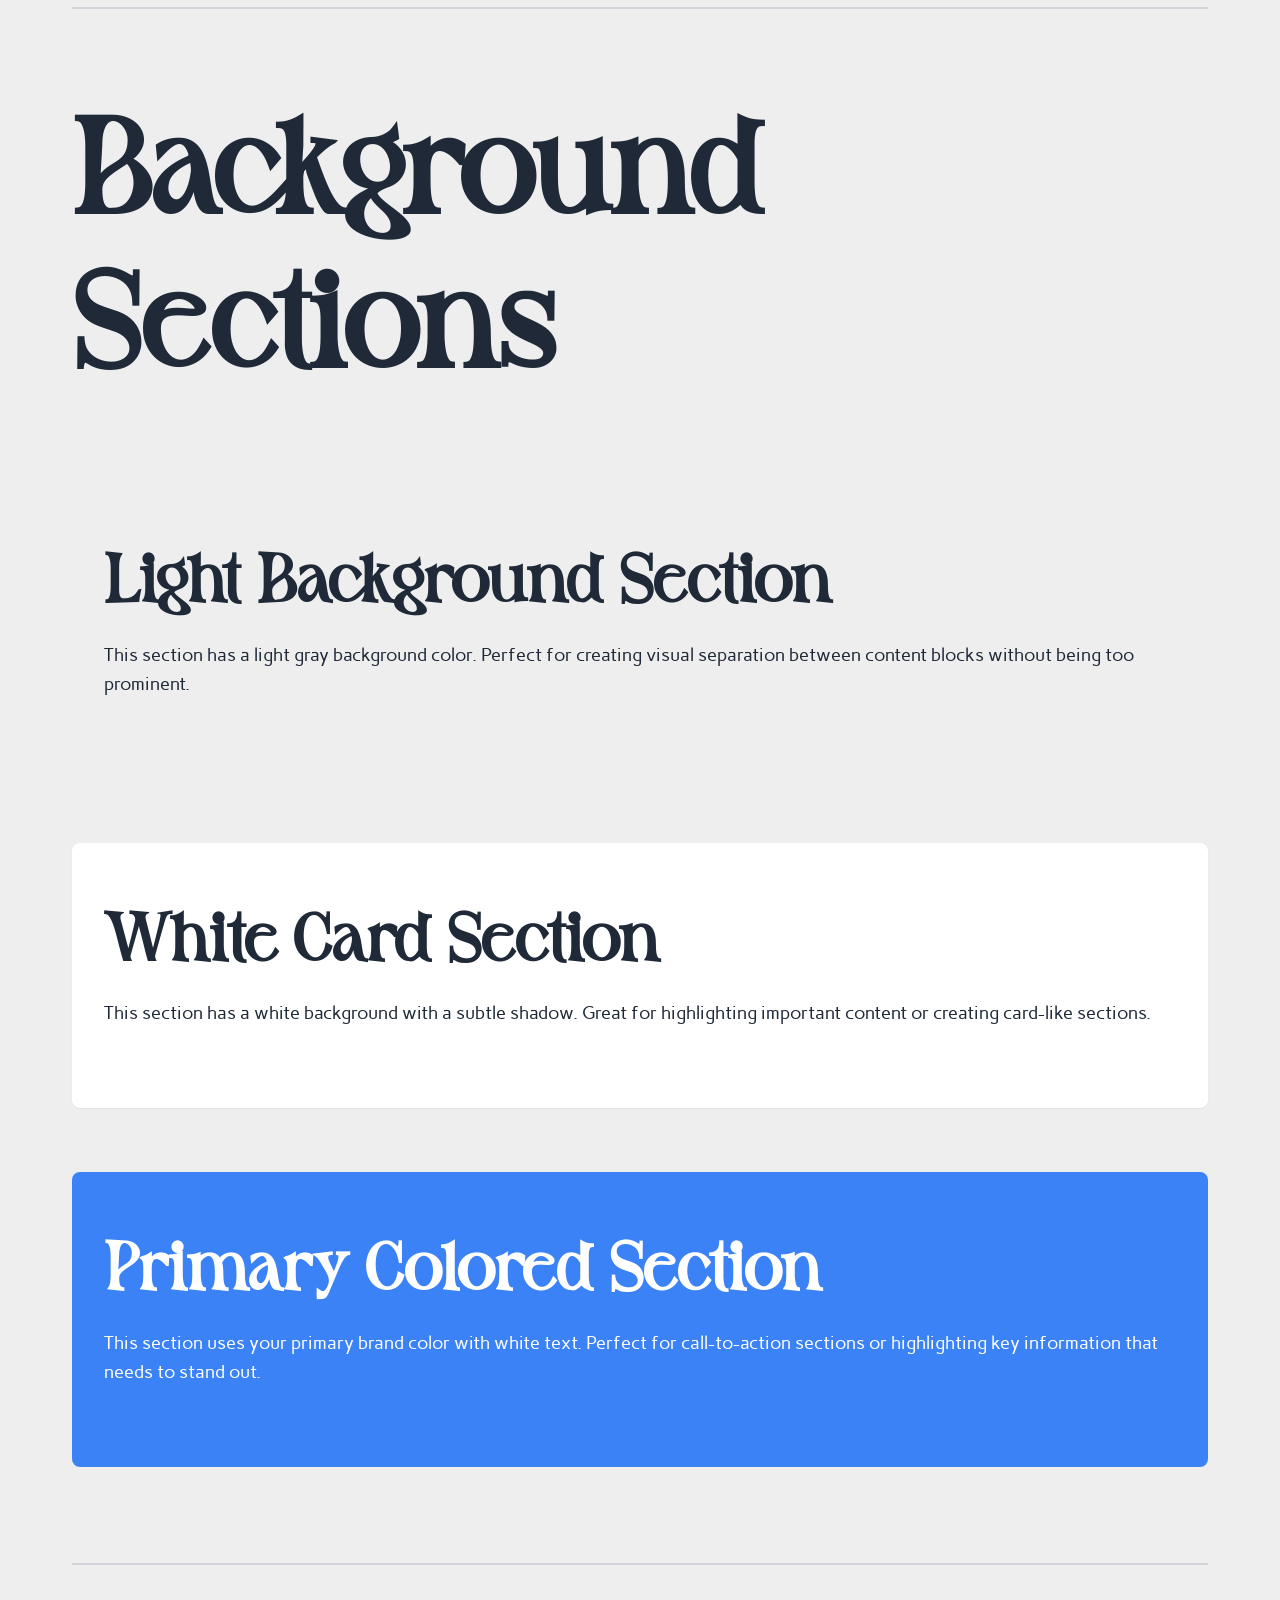
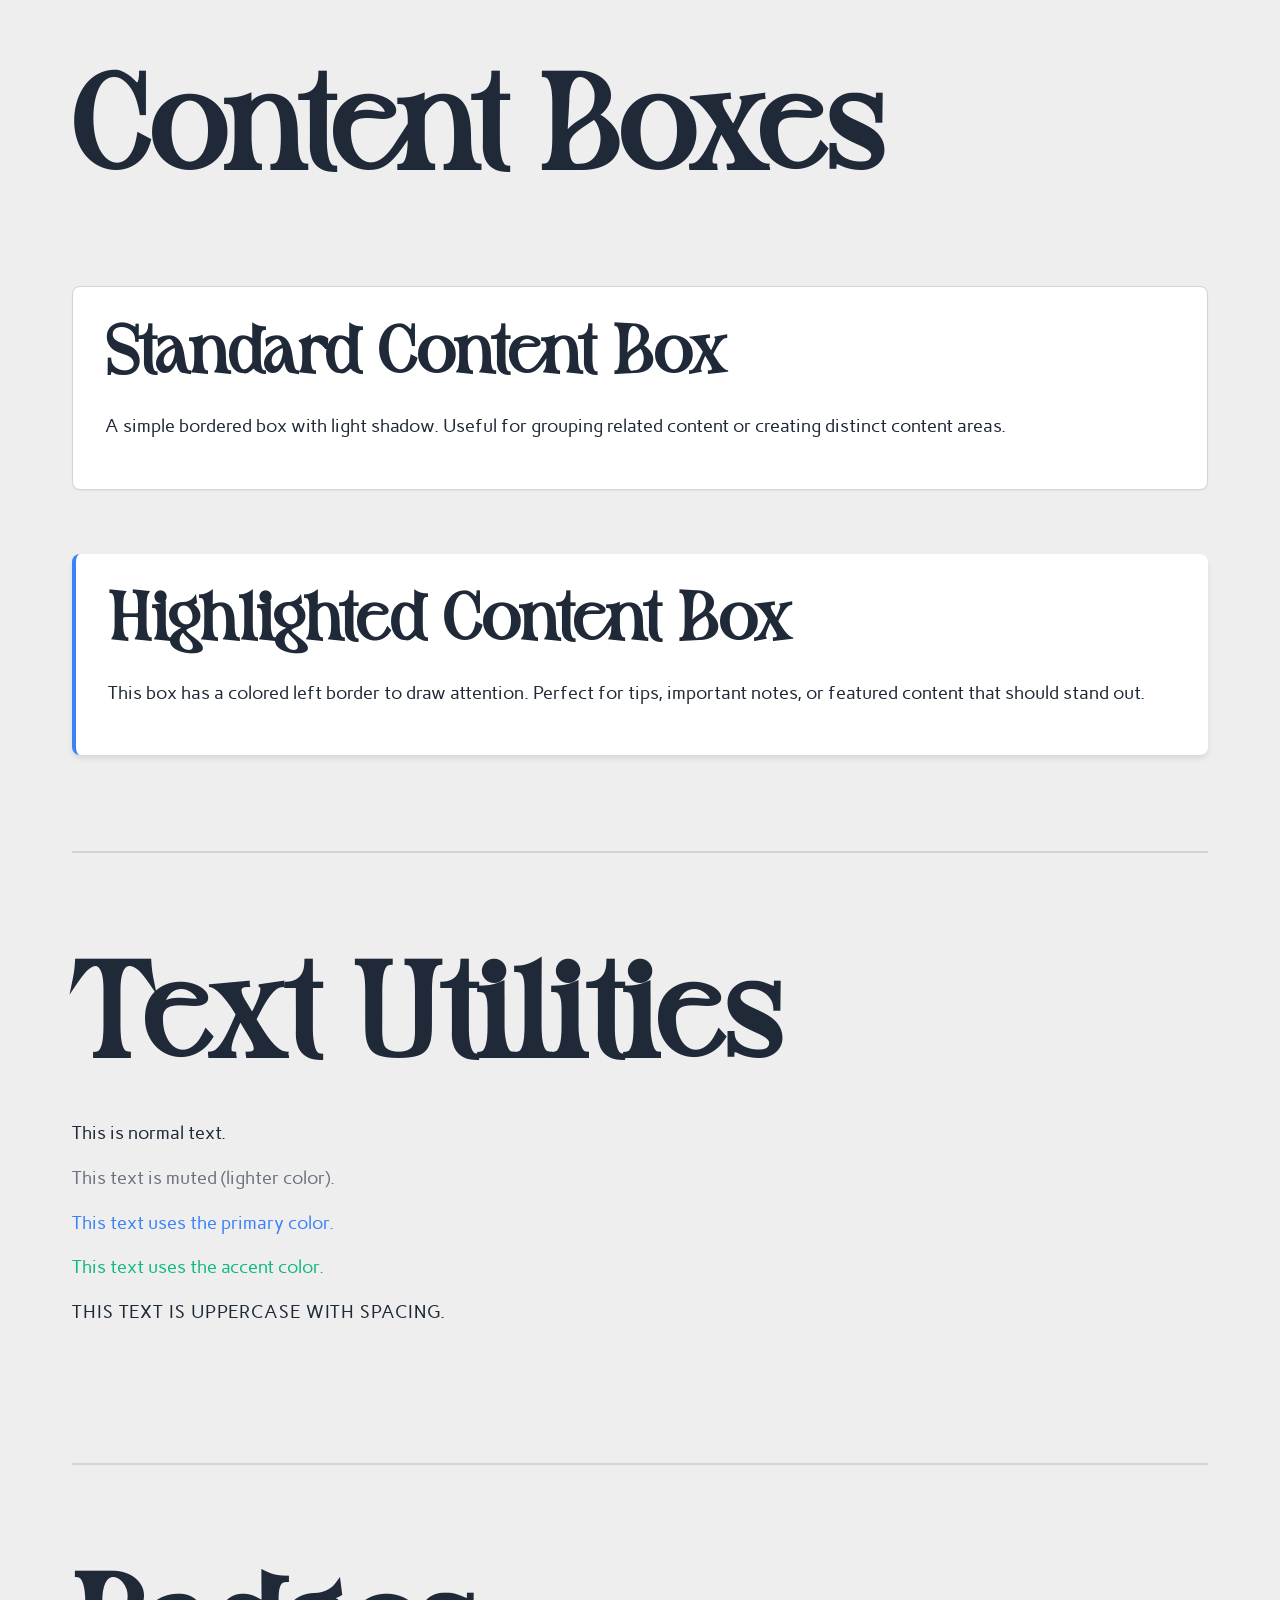
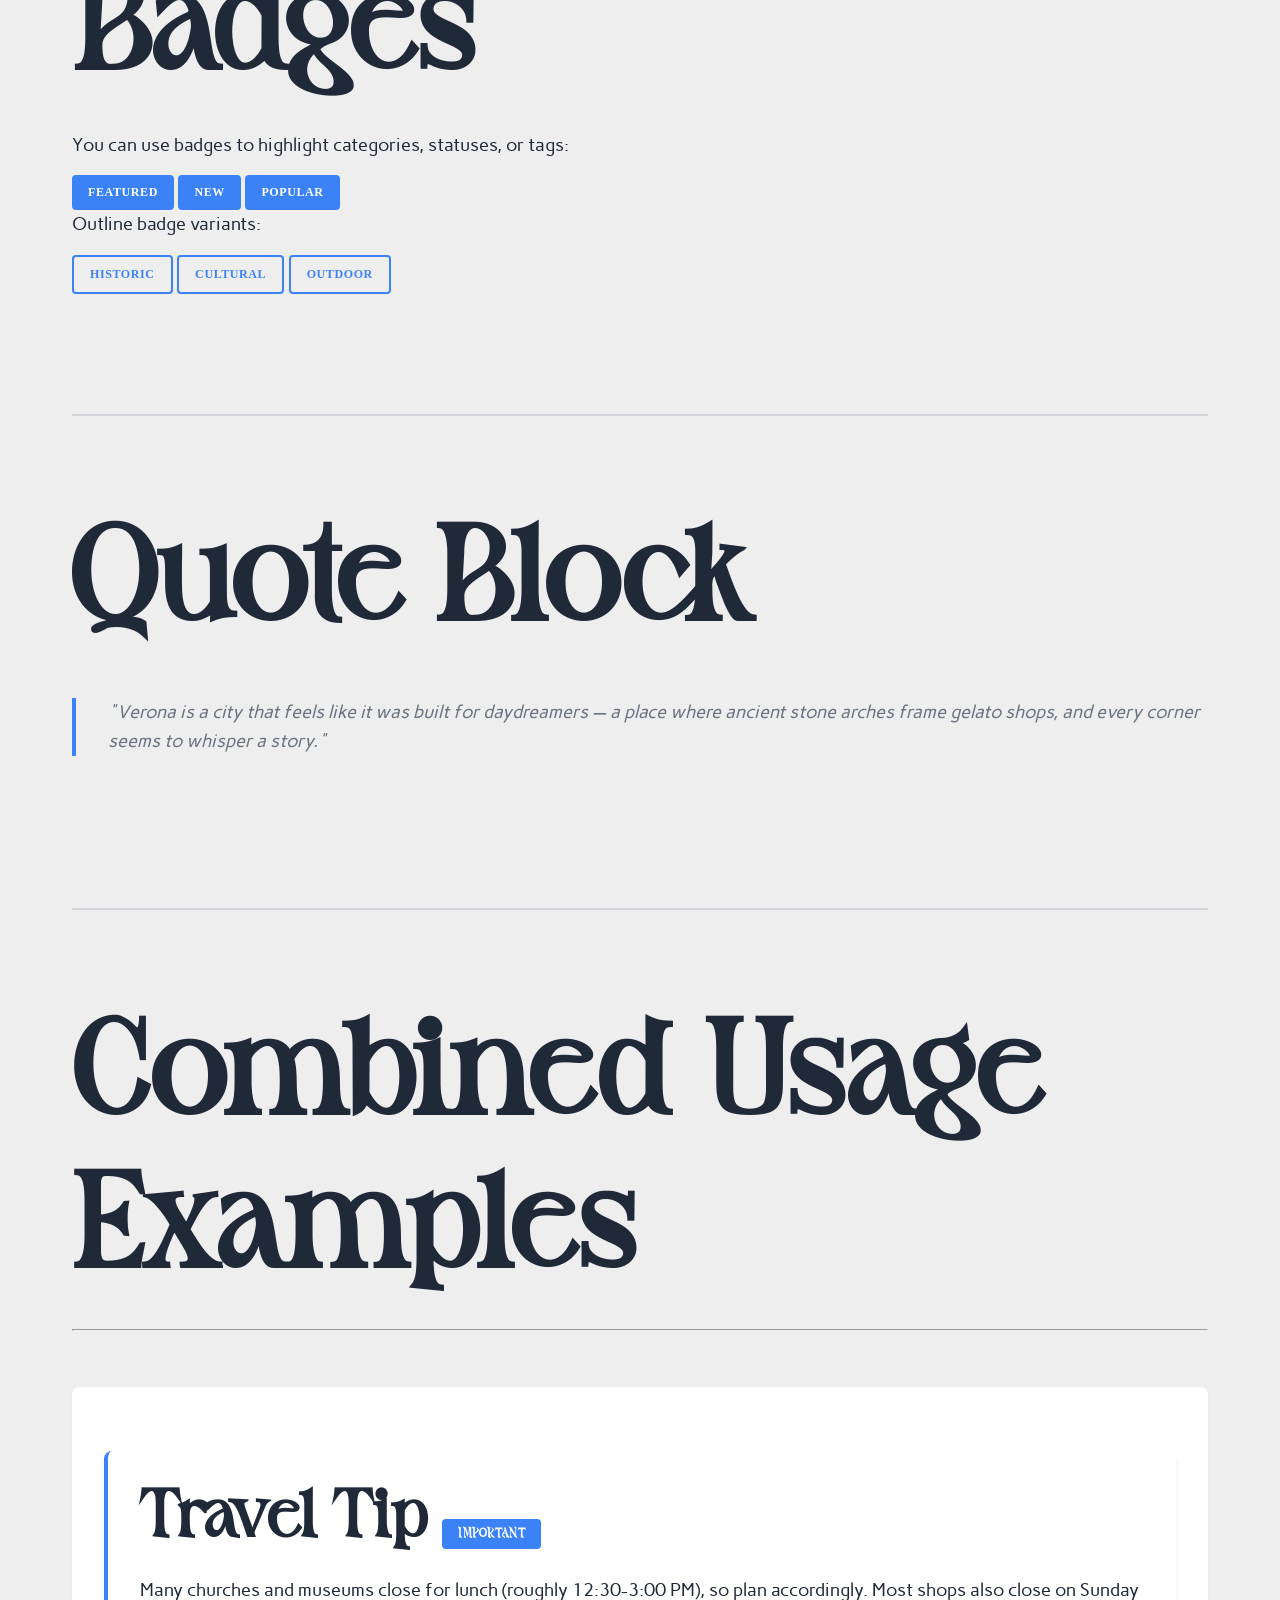
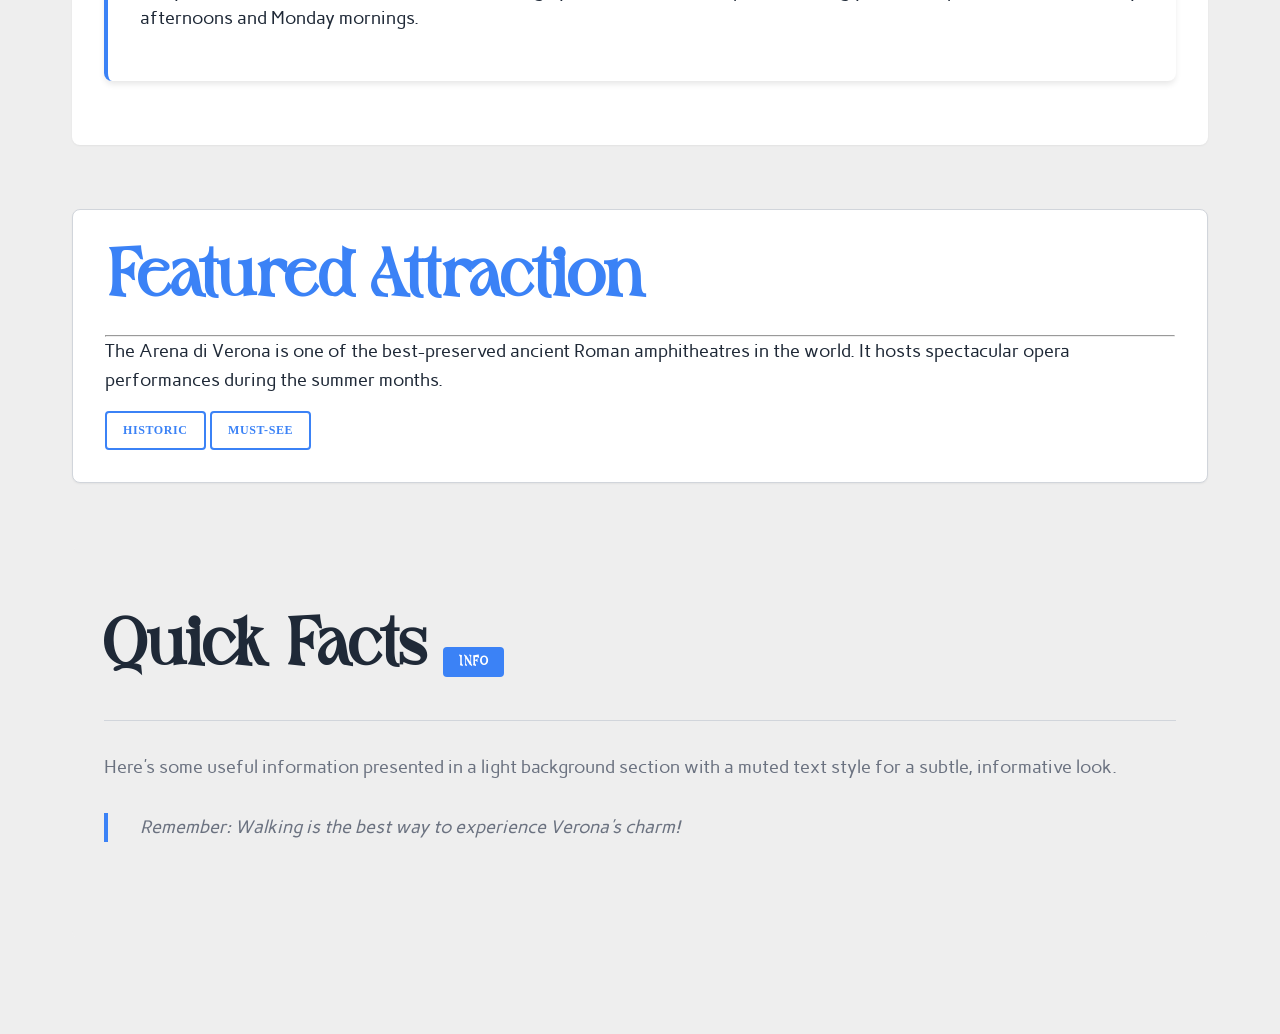
==== commit 9a022c9a: "Adding navbar component" ====
--- a/pages/all-components.html
+++ b/pages/all-components.html
@@ -8,6 +8,36 @@
     <link rel="stylesheet" href="../assets/css/styles.css" />
   </head>
   <body>
+    <nav class="navbar">
+      <div class="navbar-container">
+        <a href="../index.html" class="navbar-brand">
+          <span class="brand-main">Nora</span>
+          <span class="brand-sub">in Verona</span>
+        </a>
+
+        <button class="navbar-toggle" aria-label="Toggle navigation">
+          <span class="navbar-toggle-icon"></span>
+          <span class="navbar-toggle-icon"></span>
+          <span class="navbar-toggle-icon"></span>
+        </button>
+
+        <ul class="navbar-menu">
+          <li class="navbar-item">
+            <a href="../index.html" class="navbar-link">Home</a>
+          </li>
+          <li class="navbar-item">
+            <a href="what-to-do.html" class="navbar-link">What to do?</a>
+          </li>
+          <li class="navbar-item">
+            <a href="what-to-see.html" class="navbar-link">What to see?</a>
+          </li>
+          <li class="navbar-item">
+            <a href="what-to-know.html" class="navbar-link">What to know?</a>
+          </li>
+        </ul>
+      </div>
+    </nav>
+
     <main class="container">
       <section class="hero">
         <h2>Components</h2>
@@ -194,7 +224,7 @@
         </div>
       </div>
     </main>
-
-    <script src="assets/js/script.js"></script>
   </body>
+
+  <script src="../assets/js/script.js"></script>
 </html>
--- a/assets/css/styles.css
+++ b/assets/css/styles.css
@@ -566,6 +566,365 @@
 }
 
 /* ===================================
+   Image Lightbox
+   =================================== */
+
+.lightbox {
+  position: fixed;
+  top: 0;
+  left: 0;
+  width: 100%;
+  height: 100%;
+  z-index: 9999;
+  display: none;
+  align-items: center;
+  justify-content: center;
+}
+
+.lightbox-active {
+  display: flex;
+}
+
+.lightbox-backdrop {
+  position: absolute;
+  top: 0;
+  left: 0;
+  width: 100%;
+  height: 100%;
+  background-color: rgba(0, 0, 0, 0.95);
+  cursor: pointer;
+}
+
+.lightbox-content {
+  position: relative;
+  max-width: 90vw;
+  max-height: 90vh;
+  z-index: 10000;
+  display: flex;
+  align-items: center;
+  justify-content: center;
+  flex-direction: column;
+}
+
+.lightbox-image {
+  max-width: 100%;
+  max-height: 85vh;
+  width: auto;
+  height: auto;
+  object-fit: contain;
+  border-radius: var(--border-radius);
+  box-shadow: 0 20px 60px rgba(0, 0, 0, 0.5);
+  animation: lightboxZoomIn 0.3s ease;
+}
+
+@keyframes lightboxZoomIn {
+  from {
+    opacity: 0;
+    transform: scale(0.8);
+  }
+  to {
+    opacity: 1;
+    transform: scale(1);
+  }
+}
+
+.lightbox-caption {
+  color: white;
+  font-family: var(--font-secondary);
+  font-size: var(--font-size-base);
+  margin-top: var(--spacing-md);
+  text-align: center;
+  max-width: 80%;
+  text-shadow: 0 2px 4px rgba(0, 0, 0, 0.5);
+}
+
+/* Lightbox Controls */
+.lightbox-close {
+  position: absolute;
+  top: 20px;
+  right: 20px;
+  background-color: rgba(220, 38, 38, 0.9);
+  color: white;
+  border: 2px solid rgba(220, 38, 38, 1);
+  width: 50px;
+  height: 50px;
+  border-radius: 50%;
+  font-size: 2rem;
+  line-height: 1;
+  cursor: pointer;
+  transition: background-color var(--transition-base),
+    transform var(--transition-base), box-shadow var(--transition-base);
+  display: flex;
+  align-items: center;
+  justify-content: center;
+  z-index: 10001;
+  font-weight: var(--font-weight-bold);
+}
+
+.lightbox-close:hover {
+  background-color: rgba(239, 68, 68, 1);
+  transform: rotate(90deg);
+  box-shadow: 0 4px 12px rgba(220, 38, 38, 0.5);
+}
+
+.lightbox-prev,
+.lightbox-next {
+  position: absolute;
+  top: 50%;
+  transform: translateY(-50%);
+  background-color: rgba(255, 255, 255, 0.1);
+  color: white;
+  border: 2px solid white;
+  width: 50px;
+  height: 50px;
+  border-radius: 50%;
+  font-size: 2.5rem;
+  font-weight: 300;
+  cursor: pointer;
+  transition: background-color var(--transition-base),
+    transform var(--transition-base);
+  display: flex;
+  align-items: center;
+  justify-content: center;
+  padding: 0;
+  z-index: 10001;
+  line-height: 0;
+}
+
+.lightbox-prev {
+  left: 20px;
+  padding-right: 2px;
+}
+
+.lightbox-next {
+  right: 20px;
+  padding-left: 2px;
+}
+
+.lightbox-prev:hover,
+.lightbox-next:hover {
+  background-color: rgba(255, 255, 255, 0.2);
+}
+
+.lightbox-prev:hover {
+  transform: translateY(-50%) translateX(-5px);
+}
+
+.lightbox-next:hover {
+  transform: translateY(-50%) translateX(5px);
+}
+
+/* Gallery image cursor hint */
+.gallery-image {
+  cursor: pointer;
+  position: relative;
+}
+
+.gallery-image::after {
+  content: "🔍";
+  position: absolute;
+  top: 10px;
+  right: 10px;
+  background-color: rgba(0, 0, 0, 0.6);
+  color: white;
+  padding: var(--spacing-xs);
+  border-radius: var(--border-radius);
+  font-size: 1rem;
+  opacity: 0;
+  transition: opacity var(--transition-base);
+  pointer-events: none;
+}
+
+.gallery-image:hover::after {
+  opacity: 1;
+}
+
+/* ===================================
+   Navigation Bar Component
+   =================================== */
+
+.navbar {
+  position: fixed;
+  top: 0;
+  width: 100%;
+  background-color: var(--color-card-bg);
+  box-shadow: var(--shadow-md);
+  z-index: 1000;
+  transform: translateY(-100%);
+  transition: transform 0.4s ease, box-shadow var(--transition-base);
+}
+
+.navbar.navbar-visible {
+  transform: translateY(0);
+}
+
+.navbar-container {
+  max-width: var(--container-max-width);
+  margin-inline: auto;
+  padding: var(--spacing-sm) var(--spacing-lg);
+  display: flex;
+  align-items: center;
+  justify-content: space-between;
+}
+
+/* Brand/Logo */
+.navbar-brand {
+  display: flex;
+  flex-direction: column;
+  text-decoration: none;
+  transition: transform var(--transition-base);
+}
+
+.navbar-brand:hover {
+  transform: translateY(-2px);
+}
+
+.brand-main {
+  font-family: var(--font-primary);
+  font-size: 1.5rem;
+  font-weight: var(--font-weight-bold);
+  color: var(--color-text);
+  line-height: 1;
+}
+
+.brand-sub {
+  font-family: var(--font-secondary);
+  font-size: 0.875rem;
+  color: var(--color-text-light);
+  line-height: 1;
+  margin-top: 2px;
+}
+
+/* Mobile Toggle Button */
+.navbar-toggle {
+  display: flex;
+  flex-direction: column;
+  gap: 5px;
+  padding: var(--spacing-xs);
+  background: none;
+  border: none;
+  cursor: pointer;
+  z-index: 1001;
+}
+
+.navbar-toggle-icon {
+  width: 25px;
+  height: 3px;
+  background-color: var(--color-text);
+  border-radius: 2px;
+  transition: all var(--transition-base);
+}
+
+.navbar-toggle:hover .navbar-toggle-icon {
+  background-color: var(--color-primary);
+}
+
+/* Menu Toggle Animation */
+.navbar-toggle.active .navbar-toggle-icon:nth-child(1) {
+  transform: rotate(45deg) translate(7px, 7px);
+}
+
+.navbar-toggle.active .navbar-toggle-icon:nth-child(2) {
+  opacity: 0;
+}
+
+.navbar-toggle.active .navbar-toggle-icon:nth-child(3) {
+  transform: rotate(-45deg) translate(7px, -7px);
+}
+
+/* Navigation Menu */
+.navbar-menu {
+  display: flex;
+  flex-direction: column;
+  gap: 0;
+  list-style: none;
+  margin: 0;
+  padding: 0;
+  position: fixed;
+  top: 0;
+  right: -100%;
+  width: 280px;
+  height: 100vh;
+  background-color: var(--color-card-bg);
+  box-shadow: -4px 0 10px rgba(0, 0, 0, 0.1);
+  padding-top: 80px;
+  transition: right var(--transition-base);
+  z-index: 999;
+}
+
+.navbar-menu.active {
+  right: 0;
+}
+
+.navbar-item {
+  border-bottom: 1px solid var(--color-border);
+}
+
+.navbar-link {
+  display: block;
+  padding: var(--spacing-md) var(--spacing-lg);
+  font-family: var(--font-secondary);
+  font-size: var(--font-size-base);
+  color: var(--color-text);
+  text-decoration: none;
+  transition: background-color var(--transition-base),
+    color var(--transition-base), padding-left var(--transition-base);
+  position: relative;
+}
+
+.navbar-link:hover {
+  background-color: var(--color-background);
+  color: var(--color-primary);
+  padding-left: calc(var(--spacing-lg) + 8px);
+}
+
+.navbar-link::before {
+  content: "";
+  position: absolute;
+  left: 0;
+  top: 0;
+  height: 100%;
+  width: 4px;
+  background-color: var(--color-primary);
+  transform: scaleY(0);
+  transition: transform var(--transition-base);
+}
+
+.navbar-link:hover::before {
+  transform: scaleY(1);
+}
+
+/* Active Link State */
+.navbar-link.active {
+  color: var(--color-primary);
+  font-weight: var(--font-weight-bold);
+  background-color: var(--color-background);
+}
+
+.navbar-link.active::before {
+  transform: scaleY(1);
+}
+
+/* Backdrop for mobile menu */
+.navbar-backdrop {
+  display: none;
+  position: fixed;
+  top: 0;
+  left: 0;
+  width: 100%;
+  height: 100%;
+  background-color: rgba(0, 0, 0, 0.5);
+  z-index: 998;
+  opacity: 0;
+  transition: opacity var(--transition-base);
+}
+
+.navbar-backdrop.active {
+  display: block;
+  opacity: 1;
+}
+
+/* ===================================
    TEXT BLOCK COMPONENTS
    =================================== */
 
@@ -935,6 +1294,83 @@
     grid-template-columns: 1fr 1fr;
     gap: var(--spacing-2xl);
   }
+
+  /* Lightbox */
+  .lightbox-close {
+    top: 10px;
+    right: 10px;
+    width: 40px;
+    height: 40px;
+    font-size: 1.5rem;
+  }
+
+  .lightbox-prev,
+  .lightbox-next {
+    width: 40px;
+    height: 40px;
+    font-size: 2rem;
+  }
+
+  .lightbox-prev {
+    left: 10px;
+    padding-right: 2px;
+  }
+
+  .lightbox-next {
+    right: 10px;
+    padding-left: 2px;
+  }
+
+  .lightbox-image {
+    max-height: 80vh;
+  }
+
+  .lightbox-caption {
+    font-size: var(--font-size-sm);
+    margin-top: var(--spacing-sm);
+  }
+
+  /* Navigation Bar Component */
+  .navbar-toggle {
+    display: none;
+  }
+
+  .navbar-menu {
+    position: static;
+    flex-direction: row;
+    width: auto;
+    height: auto;
+    padding-top: 0;
+    background-color: transparent;
+    box-shadow: none;
+    gap: var(--spacing-sm);
+  }
+
+  .navbar-item {
+    border-bottom: none;
+  }
+
+  .navbar-link {
+    padding: var(--spacing-xs) var(--spacing-md);
+    border-radius: var(--border-radius);
+  }
+
+  .navbar-link:hover {
+    padding-left: var(--spacing-md);
+    background-color: var(--color-background);
+  }
+
+  .navbar-link::before {
+    display: none;
+  }
+
+  .brand-main {
+    font-size: 1.75rem;
+  }
+
+  .brand-sub {
+    font-size: 1rem;
+  }
 }
 
 /* Laptops (1024px and up) */
@@ -1028,6 +1464,15 @@
   .gallery-single .gallery-image {
     height: 500px;
   }
+
+  /* Navigation Bar Component */
+  .navbar-container {
+    padding: var(--spacing-md) var(--spacing-xl);
+  }
+
+  .navbar-menu {
+    gap: var(--spacing-md);
+  }
 }
 
 /* Desktops (1280px and up) */
